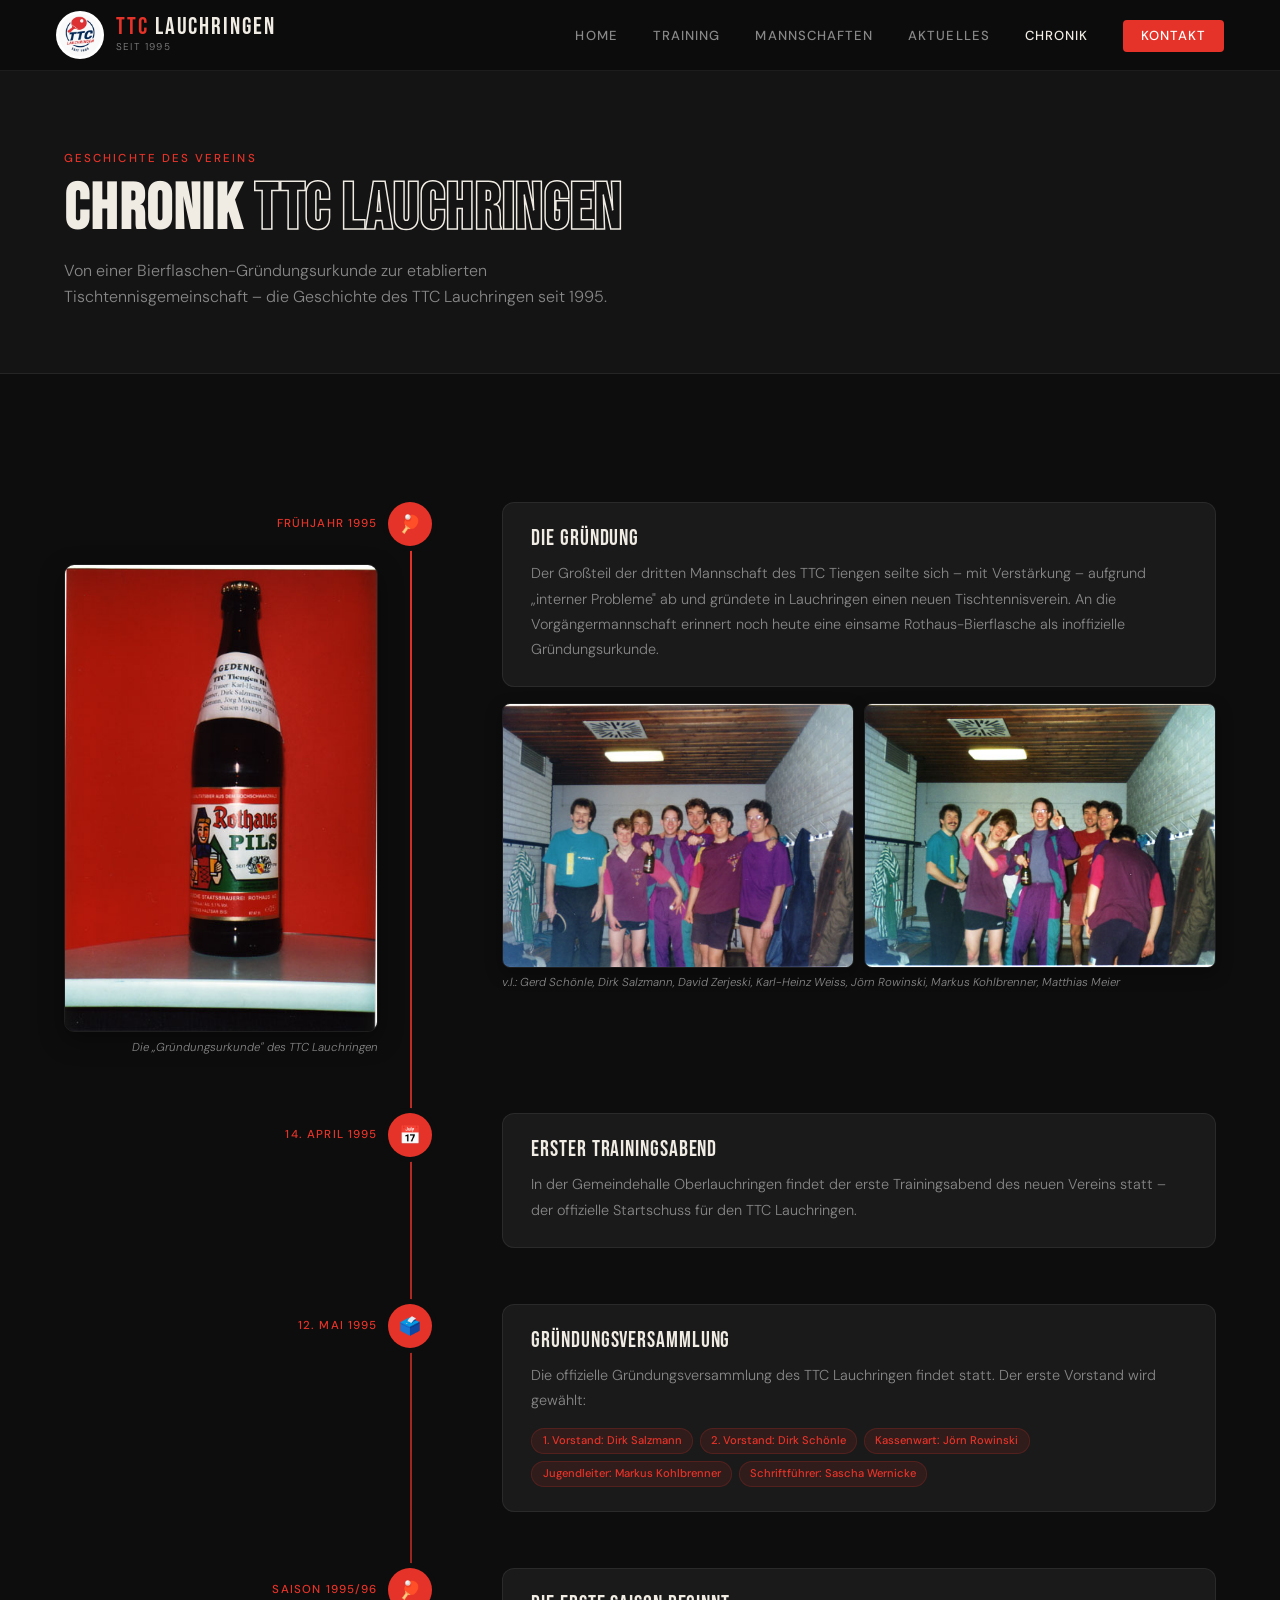
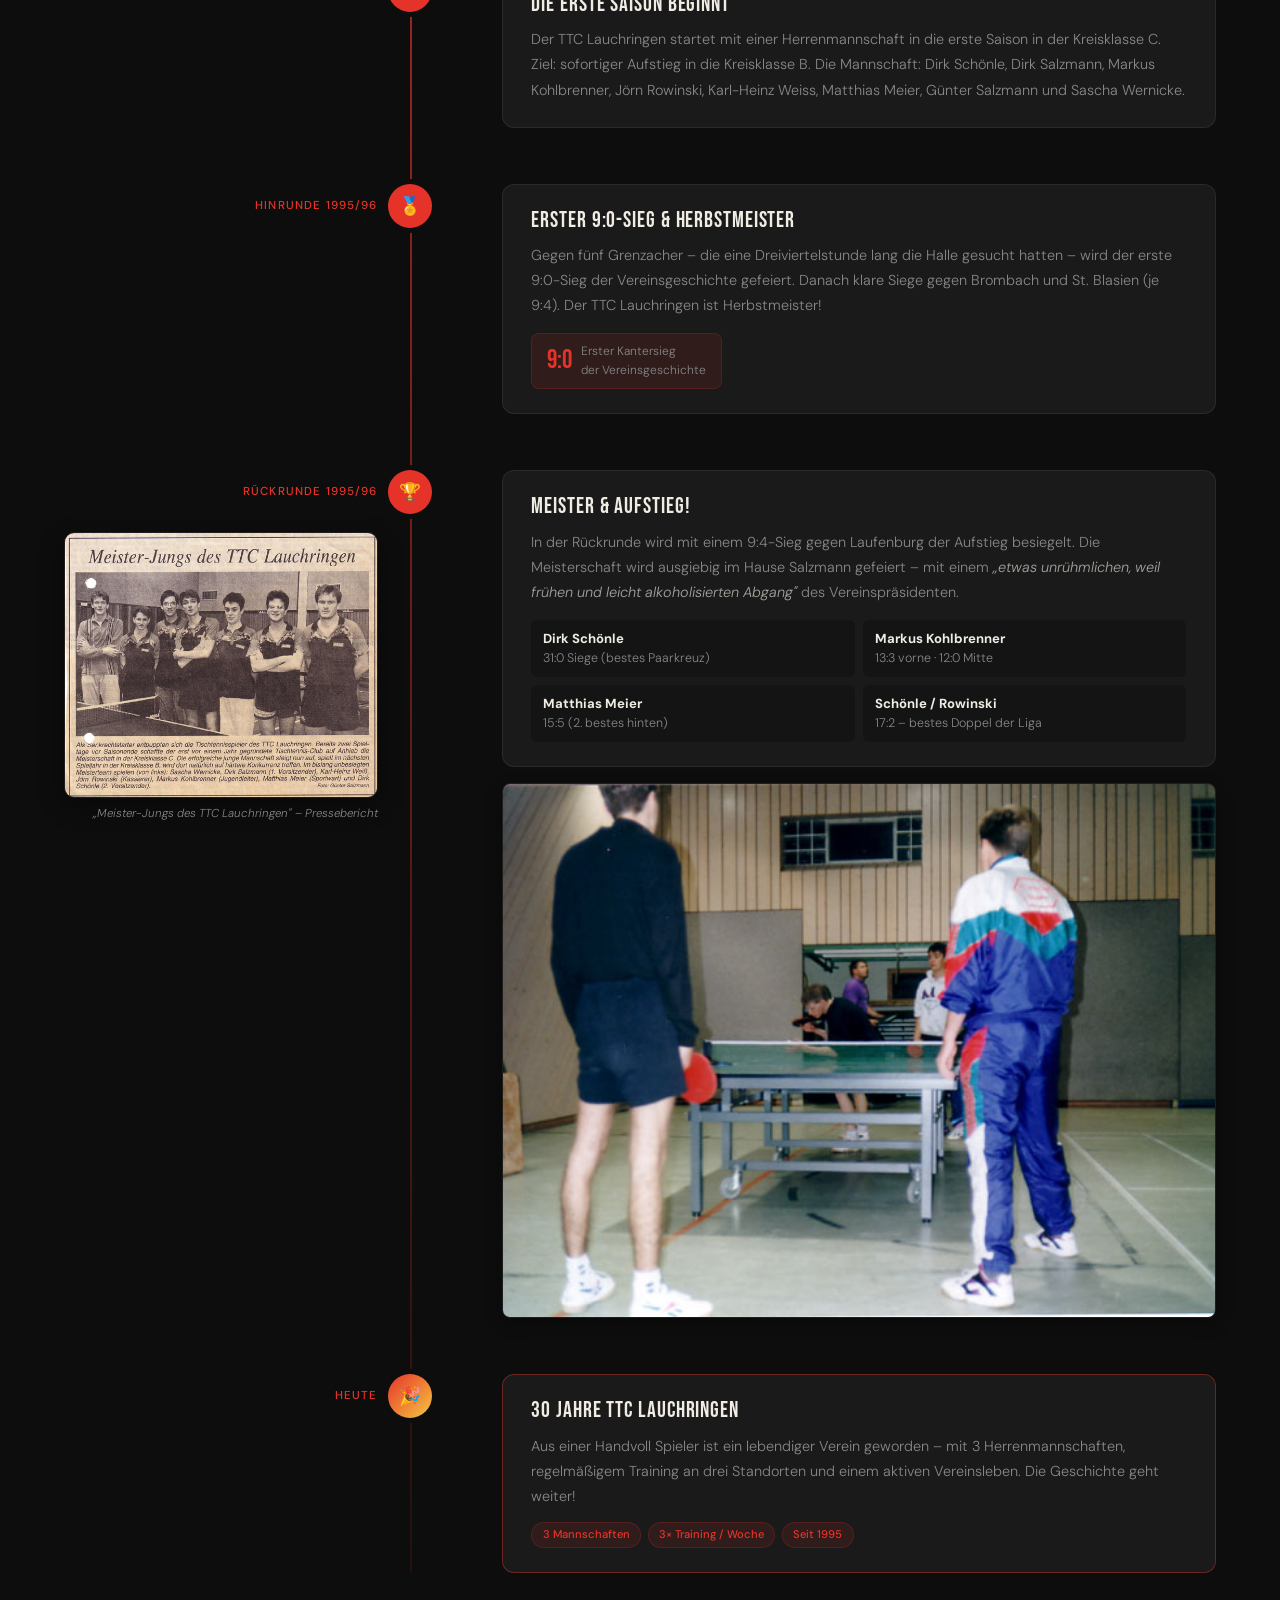
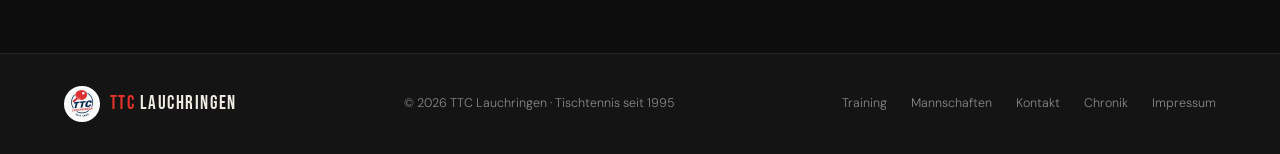
==== chronik.html @ 2af8f9b0 "Add files via upload" ====
<!DOCTYPE html>
<html lang="de">
<head>
  <meta charset="UTF-8" />
  <meta name="viewport" content="width=device-width, initial-scale=1.0" />
  <title>Chronik – TTC Lauchringen</title>
  <link rel="stylesheet" href="style.css" />
  <style>
    .page-hero { padding: 5rem 4rem 4rem; background: var(--off-black); border-bottom: 1px solid var(--border); }

    .chronik-section { padding: 5rem 4rem; background: var(--black); }

    /* Timeline: line at 30% from left */
    .timeline {
      position: relative;
      margin: 3rem 0 0;
    }
    .timeline::before {
      content: '';
      position: absolute;
      left: 30%;
      top: 0; bottom: 0;
      width: 2px;
      background: linear-gradient(to bottom, var(--red), rgba(230,51,41,0.1));
    }

    .tl-item {
      display: grid;
      grid-template-columns: 30% 60px 1fr;
      gap: 0;
      margin-bottom: 3.5rem;
      align-items: center;
    }
    .tl-item:last-child { margin-bottom: 0; }

    .tl-year { display: none; }

    .tl-center {
      display: flex; flex-direction: column;
      align-items: center;
      transform: translateX(-50%);
      position: relative; z-index: 2;
      align-self: flex-start;
    }

    .tl-left {
      padding-right: 2rem;
      text-align: right;
      display: flex;
      flex-direction: column;
      align-items: flex-end;
      align-self: flex-start;
    }

    .tl-left-date {
      font-size: 0.72rem; color: var(--red);
      font-weight: 500; letter-spacing: 0.1em;
      text-transform: uppercase;
      display: block;
      height: 44px;
      line-height: 44px;
      margin-bottom: 0.6rem;
    }

    .tl-right {
      padding-left: 2rem;
      align-self: flex-start;
    }

    .tl-dot {
      width: 44px; height: 44px; border-radius: 50%;
      background: var(--red);
      display: flex; align-items: center; justify-content: center;
      font-size: 1.1rem;
      box-shadow: 0 0 0 5px var(--black);
      flex-shrink: 0; z-index: 2;
      position: relative;
    }
    .tl-year {
      font-family: 'Bebas Neue', sans-serif;
      font-size: 0.85rem; color: var(--red);
      letter-spacing: 0.1em; white-space: nowrap;
      background: var(--black);
      padding: 0.15rem 0.4rem;
      margin-top: -1px;
      position: relative; z-index: 2;
    }

    /* Left side: date label + optional image */
    .tl-left-date {
      font-size: 0.72rem; color: var(--red);
      font-weight: 500; letter-spacing: 0.1em;
      text-transform: uppercase; margin-bottom: 0.6rem;
      display: block;
    }
    .tl-left-img {
      width: 100%; border-radius: 10px; overflow: hidden;
      border: 1px solid var(--border);
      margin-top: 0.5rem;
      box-shadow: 0 8px 24px rgba(0,0,0,0.4);
    }
    .tl-left-img img {
      width: 100%; height: auto; display: block;
      transition: transform 0.4s ease;
    }
    .tl-left-img:hover img { transform: scale(1.03); }
    .tl-img-caption {
      font-size: 0.72rem; color: var(--muted);
      margin-top: 0.4rem; font-style: italic; text-align: right;
    }

    /* Right side: content card */
    .tl-card {
      background: var(--card);
      border: 1px solid var(--border);
      border-radius: 12px;
      padding: 1.5rem 1.8rem;
      transition: border-color 0.2s, transform 0.2s;
    }
    .tl-card:hover { border-color: rgba(230,51,41,0.35); transform: translateY(-3px); }
    .tl-card-title {
      font-family: 'Bebas Neue', sans-serif;
      font-size: 1.4rem; letter-spacing: 0.04em;
      line-height: 1.1; margin-bottom: 0.6rem;
    }
    .tl-card-text {
      font-size: 0.9rem; color: var(--muted); line-height: 1.75;
    }
    .tl-card-text em { color: rgba(240,236,228,0.65); font-style: italic; }

    /* Right side images (below card) */
    .tl-right-imgs {
      display: grid; grid-template-columns: 1fr 1fr; gap: 0.6rem;
      margin-top: 1rem;
    }
    .tl-right-imgs.single { grid-template-columns: 1fr; }
    .tl-right-img {
      border-radius: 8px; overflow: hidden;
      border: 1px solid var(--border);
      box-shadow: 0 6px 16px rgba(0,0,0,0.35);
    }
    .tl-right-img img { width: 100%; height: 100%; object-fit: cover; display: block; transition: transform 0.4s; }
    .tl-right-img:hover img { transform: scale(1.04); }

    /* Tags */
    .tl-tags { display: flex; flex-wrap: wrap; gap: 0.4rem; margin-top: 0.9rem; }
    .tl-tag {
      font-size: 0.7rem; font-weight: 500; padding: 0.2rem 0.65rem;
      border-radius: 100px; background: rgba(230,51,41,0.1);
      color: var(--red); border: 1px solid rgba(230,51,41,0.2);
    }

    /* Bilanz grid */
    .bilanz-grid { display: grid; grid-template-columns: 1fr 1fr; gap: 0.5rem; margin-top: 0.9rem; }
    .bilanz-item {
      background: var(--off-black); border-radius: 6px;
      padding: 0.5rem 0.75rem; font-size: 0.78rem; color: var(--muted);
    }
    .bilanz-item strong { color: var(--text); display: block; font-size: 0.82rem; }

    /* Stat */
    .tl-stat {
      display: inline-flex; align-items: center; gap: 0.6rem;
      background: rgba(230,51,41,0.1); border: 1px solid rgba(230,51,41,0.2);
      border-radius: 8px; padding: 0.5rem 0.9rem; margin-top: 0.9rem;
    }
    .tl-stat-val { font-family:'Bebas Neue',sans-serif; font-size:1.6rem; color:var(--red); line-height:1; }
    .tl-stat-label { font-size:0.75rem; color:var(--muted); }

    @media(max-width:900px){
      .page-hero,.chronik-section{padding:3.5rem 1.5rem;}
      .timeline::before{left:22px;}
      .tl-item{grid-template-columns:44px 1fr;gap:0;}
      .tl-left{display:none;}
      .tl-center{transform:none;padding-top:0.2rem;}
      .tl-right{padding-left:1.2rem;}
      .tl-right-imgs{grid-template-columns:1fr;}
      .bilanz-grid{grid-template-columns:1fr;}
    }
  </style>
</head>
<body>
<nav>
  <a class="nav-logo" href="index.html">
    <img src="logo.jpg" alt="TTC Lauchringen Logo" />
    <div>
      <div class="nav-logo-text"><span>TTC</span> Lauchringen</div>
      <div class="nav-logo-sub">Seit 1995</div>
    </div>
  </a>
  <ul class="nav-links" id="navLinks">
    <li><a href="index.html">Home</a></li>
    <li><a href="training.html">Training</a></li>
    <li><a href="mannschaften.html">Mannschaften</a></li>
    <li><a href="aktuelles.html">Aktuelles</a></li>
    <li><a href="chronik.html">Chronik</a></li>
    <li><a href="kontakt.html" class="nav-cta">Kontakt</a></li>
  </ul>
  <button class="burger" id="burger" aria-label="Menü"><span></span><span></span><span></span></button>
</nav>

<div class="page">
  <div class="page-hero">
    <div class="section-eyebrow">Geschichte des Vereins</div>
    <h1 class="section-title">CHRONIK <span class="outline">TTC LAUCHRINGEN</span></h1>
    <p style="margin-top:1rem;color:var(--muted);max-width:560px;">Von einer Bierflaschen-Gründungsurkunde zur etablierten Tischtennisgemeinschaft – die Geschichte des TTC Lauchringen seit 1995.</p>
  </div>

  <div class="chronik-section">
    <div class="timeline">

      <!-- 1: Gründungsidee -->
      <div class="tl-item fade-in">
        <div class="tl-left">
          <span class="tl-left-date">Frühjahr 1995</span>
          <div class="tl-left-img">
            <img src="Flasche_S1.jpg" alt="Gründungsurkunde – die Bierflasche" />
          </div>
          <p class="tl-img-caption">Die „Gründungsurkunde" des TTC Lauchringen</p>
        </div>
        <div class="tl-center">
          <div class="tl-dot">🏓</div>
          <div class="tl-year">1995</div>
        </div>
        <div class="tl-right">
          <div class="tl-card">
            <div class="tl-card-title">Die Gründung</div>
            <div class="tl-card-text">Der Großteil der dritten Mannschaft des TTC Tiengen seilte sich – mit Verstärkung – aufgrund „interner Probleme" ab und gründete in Lauchringen einen neuen Tischtennisverein. An die Vorgängermannschaft erinnert noch heute eine einsame Rothaus-Bierflasche als inoffizielle Gründungsurkunde.</div>
          </div>
          <div class="tl-right-imgs" style="margin-top:1rem;">
            <div class="tl-right-img" style="aspect-ratio:4/3;">
              <img src="Mannschaft_1_S2.jpg" alt="Erste Mannschaft" />
            </div>
            <div class="tl-right-img" style="aspect-ratio:4/3;">
              <img src="Mannschaft_2_S2.jpg" alt="Mannschaft 1995" />
            </div>
          </div>
          <p style="font-size:0.72rem;color:var(--muted);margin-top:0.4rem;font-style:italic;">v.l.: Gerd Schönle, Dirk Salzmann, David Zerjeski, Karl-Heinz Weiss, Jörn Rowinski, Markus Kohlbrenner, Matthias Meier</p>
        </div>
      </div>

      <!-- 2: Erster Trainingsabend -->
      <div class="tl-item fade-in">
        <div class="tl-left">
          <span class="tl-left-date">14. April 1995</span>
        </div>
        <div class="tl-center">
          <div class="tl-dot">📅</div>
          <div class="tl-year">14.4.1995</div>
        </div>
        <div class="tl-right">
          <div class="tl-card">
            <div class="tl-card-title">Erster Trainingsabend</div>
            <div class="tl-card-text">In der Gemeindehalle Oberlauchringen findet der erste Trainingsabend des neuen Vereins statt – der offizielle Startschuss für den TTC Lauchringen.</div>
          </div>
        </div>
      </div>

      <!-- 3: Gründungsversammlung -->
      <div class="tl-item fade-in">
        <div class="tl-left">
          <span class="tl-left-date">12. Mai 1995</span>
        </div>
        <div class="tl-center">
          <div class="tl-dot">🗳️</div>
          <div class="tl-year">12.5.1995</div>
        </div>
        <div class="tl-right">
          <div class="tl-card">
            <div class="tl-card-title">Gründungsversammlung</div>
            <div class="tl-card-text">Die offizielle Gründungsversammlung des TTC Lauchringen findet statt. Der erste Vorstand wird gewählt:</div>
            <div class="tl-tags">
              <span class="tl-tag">1. Vorstand: Dirk Salzmann</span>
              <span class="tl-tag">2. Vorstand: Dirk Schönle</span>
              <span class="tl-tag">Kassenwart: Jörn Rowinski</span>
              <span class="tl-tag">Jugendleiter: Markus Kohlbrenner</span>
              <span class="tl-tag">Schriftführer: Sascha Wernicke</span>
            </div>
          </div>
        </div>
      </div>

      <!-- 4: Erste Saison -->
      <div class="tl-item fade-in">
        <div class="tl-left">
          <span class="tl-left-date">Saison 1995/96</span>
        </div>
        <div class="tl-center">
          <div class="tl-dot">🏓</div>
          <div class="tl-year">1995/96</div>
        </div>
        <div class="tl-right">
          <div class="tl-card">
            <div class="tl-card-title">Die erste Saison beginnt</div>
            <div class="tl-card-text">Der TTC Lauchringen startet mit einer Herrenmannschaft in die erste Saison in der Kreisklasse C. Ziel: sofortiger Aufstieg in die Kreisklasse B. Die Mannschaft: Dirk Schönle, Dirk Salzmann, Markus Kohlbrenner, Jörn Rowinski, Karl-Heinz Weiss, Matthias Meier, Günter Salzmann und Sascha Wernicke.</div>
          </div>
        </div>
      </div>

      <!-- 5: Herbstmeister & erster 9:0 -->
      <div class="tl-item fade-in">
        <div class="tl-left">
          <span class="tl-left-date">Hinrunde 1995/96</span>
        </div>
        <div class="tl-center">
          <div class="tl-dot">🏅</div>
          <div class="tl-year">Herbst 95</div>
        </div>
        <div class="tl-right">
          <div class="tl-card">
            <div class="tl-card-title">Erster 9:0-Sieg &amp; Herbstmeister</div>
            <div class="tl-card-text">Gegen fünf Grenzacher – die eine Dreiviertelstunde lang die Halle gesucht hatten – wird der erste 9:0-Sieg der Vereinsgeschichte gefeiert. Danach klare Siege gegen Brombach und St. Blasien (je 9:4). Der TTC Lauchringen ist Herbstmeister!</div>
            <div class="tl-stat">
              <div class="tl-stat-val">9:0</div>
              <div class="tl-stat-label">Erster Kantersieg<br>der Vereinsgeschichte</div>
            </div>
          </div>
        </div>
      </div>

      <!-- 6: Meisterschaft -->
      <div class="tl-item fade-in">
        <div class="tl-left">
          <span class="tl-left-date">Rückrunde 1995/96</span>
          <div class="tl-left-img">
            <img src="Zeitung_S4.jpg" alt="Zeitungsartikel Meister" />
          </div>
          <p class="tl-img-caption">„Meister-Jungs des TTC Lauchringen" – Pressebericht</p>
        </div>
        <div class="tl-center">
          <div class="tl-dot">🏆</div>
          <div class="tl-year">1996</div>
        </div>
        <div class="tl-right">
          <div class="tl-card">
            <div class="tl-card-title">Meister &amp; Aufstieg!</div>
            <div class="tl-card-text">In der Rückrunde wird mit einem 9:4-Sieg gegen Laufenburg der Aufstieg besiegelt. Die Meisterschaft wird ausgiebig im Hause Salzmann gefeiert – mit einem <em>„etwas unrühmlichen, weil frühen und leicht alkoholisierten Abgang"</em> des Vereinspräsidenten.</div>
            <div class="bilanz-grid">
              <div class="bilanz-item"><strong>Dirk Schönle</strong>31:0 Siege (bestes Paarkreuz)</div>
              <div class="bilanz-item"><strong>Markus Kohlbrenner</strong>13:3 vorne · 12:0 Mitte</div>
              <div class="bilanz-item"><strong>Matthias Meier</strong>15:5 (2. bestes hinten)</div>
              <div class="bilanz-item"><strong>Schönle / Rowinski</strong>17:2 – bestes Doppel der Liga</div>
            </div>
          </div>
          <div class="tl-right-imgs single">
            <div class="tl-right-img" style="aspect-ratio:4/3;">
              <img src="Doppel_S4.jpg" alt="Doppel beim Training" />
            </div>
          </div>
        </div>
      </div>

      <!-- 7: Heute -->
      <div class="tl-item fade-in">
        <div class="tl-left">
          <span class="tl-left-date">Heute</span>
        </div>
        <div class="tl-center">
          <div class="tl-dot" style="background:linear-gradient(135deg,var(--red),#f5c842);">🎉</div>
          <div class="tl-year">2025</div>
        </div>
        <div class="tl-right">
          <div class="tl-card" style="border-color:rgba(230,51,41,0.4);">
            <div class="tl-card-title">30 Jahre TTC Lauchringen</div>
            <div class="tl-card-text">Aus einer Handvoll Spieler ist ein lebendiger Verein geworden – mit 3 Herrenmannschaften, regelmäßigem Training an drei Standorten und einem aktiven Vereinsleben. Die Geschichte geht weiter!</div>
            <div class="tl-tags" style="margin-top:0.8rem;">
              <span class="tl-tag">3 Mannschaften</span>
              <span class="tl-tag">3× Training / Woche</span>
              <span class="tl-tag">Seit 1995</span>
            </div>
          </div>
        </div>
      </div>

    </div>
  </div>

  <footer>
    <a class="footer-logo" href="index.html"><img src="logo.jpg" alt="Logo"/><div class="footer-logo-text"><span>TTC</span> Lauchringen</div></a>
    <p class="footer-copy">© 2026 TTC Lauchringen · Tischtennis seit 1995</p>
    <div class="footer-links">
      <a href="training.html">Training</a>
      <a href="mannschaften.html">Mannschaften</a>
      <a href="kontakt.html">Kontakt</a>
      <a href="chronik.html">Chronik</a>
      <a href="impressum.html">Impressum</a>
    </div>
  </footer>
</div>
<script src="main.js"></script>
</body>
</html>
---- style.css ----
@import url('https://fonts.googleapis.com/css2?family=Bebas+Neue&family=DM+Sans:wght@300;400;500;700&display=swap');

:root {
  --red: #e63329;
  --red-dark: #b5221a;
  --navy: #1a2a5e;
  --black: #0d0d0d;
  --off-black: #141414;
  --card: #1a1a1a;
  --border: rgba(255,255,255,0.07);
  --text: #f0ece4;
  --muted: #888;
}

*, *::before, *::after { box-sizing: border-box; margin: 0; padding: 0; }
html { scroll-behavior: smooth; }
body {
  background: var(--black);
  color: var(--text);
  font-family: 'DM Sans', sans-serif;
  font-weight: 300;
  line-height: 1.6;
  overflow-x: hidden;
}

/* ── NAV ── */
nav {
  position: fixed;
  top: 0; left: 0; right: 0;
  z-index: 100;
  display: flex;
  align-items: center;
  justify-content: space-between;
  padding: 0.7rem 3.5rem;
  background: rgba(13,13,13,0.9);
  backdrop-filter: blur(14px);
  border-bottom: 1px solid var(--border);
}
.nav-logo {
  display: flex;
  align-items: center;
  gap: 0.75rem;
  text-decoration: none;
}
.nav-logo img {
  height: 48px;
  width: 48px;
  object-fit: contain;
  border-radius: 50%;
  background: #fff;
  padding: 3px;
}
.nav-logo-text {
  font-family: 'Bebas Neue', sans-serif;
  font-size: 1.5rem;
  letter-spacing: 0.08em;
  color: var(--text);
  line-height: 1;
}
.nav-logo-text span { color: var(--red); }
.nav-logo-sub {
  font-size: 0.62rem;
  color: var(--muted);
  letter-spacing: 0.12em;
  text-transform: uppercase;
}
.nav-links {
  display: flex;
  gap: 2.2rem;
  list-style: none;
  align-items: center;
}
.nav-links a {
  color: var(--muted);
  text-decoration: none;
  font-size: 0.82rem;
  font-weight: 500;
  letter-spacing: 0.08em;
  text-transform: uppercase;
  transition: color 0.2s;
}
.nav-links a:hover, .nav-links a.active { color: var(--text); }
.nav-cta {
  background: var(--red) !important;
  color: #fff !important;
  padding: 0.45rem 1.1rem;
  border-radius: 4px;
}
.nav-cta:hover { background: var(--red-dark) !important; }

.burger {
  display: none;
  flex-direction: column;
  gap: 5px;
  cursor: pointer;
  background: none;
  border: none;
  padding: 4px;
}
.burger span { display: block; width: 24px; height: 2px; background: var(--text); }

/* ── PAGE WRAPPER ── */
.page { padding-top: 70px; min-height: 100vh; }

/* ── SECTION COMMONS ── */
.section { padding: 5rem 4rem; }
.section-eyebrow {
  font-size: 0.72rem;
  font-weight: 500;
  letter-spacing: 0.18em;
  text-transform: uppercase;
  color: var(--red);
  margin-bottom: 0.6rem;
}
.section-title {
  font-family: 'Bebas Neue', sans-serif;
  font-size: clamp(2.5rem, 5vw, 4.5rem);
  line-height: 1;
  letter-spacing: 0.02em;
}
.section-title .outline {
  -webkit-text-stroke: 1.5px var(--text);
  color: transparent;
}
.section-title .red { color: var(--red); }

/* ── BUTTONS ── */
.btn-primary {
  display: inline-block;
  background: var(--red);
  color: #fff;
  text-decoration: none;
  padding: 0.85rem 2rem;
  border-radius: 6px;
  font-weight: 500;
  font-size: 0.95rem;
  transition: background 0.2s, transform 0.15s;
  border: none; cursor: pointer; font-family: 'DM Sans', sans-serif;
}
.btn-primary:hover { background: var(--red-dark); transform: translateY(-2px); }
.btn-ghost {
  display: inline-block;
  background: transparent;
  color: var(--text);
  text-decoration: none;
  padding: 0.85rem 2rem;
  border-radius: 6px;
  font-weight: 500;
  font-size: 0.95rem;
  border: 1px solid var(--border);
  transition: border-color 0.2s, transform 0.15s;
}
.btn-ghost:hover { border-color: rgba(255,255,255,0.3); transform: translateY(-2px); }

/* ── FOOTER ── */
footer {
  background: var(--off-black);
  border-top: 1px solid var(--border);
  padding: 2rem 4rem;
  display: flex;
  align-items: center;
  justify-content: space-between;
  flex-wrap: wrap;
  gap: 1rem;
}
.footer-logo {
  display: flex; align-items: center; gap: 0.6rem;
  text-decoration: none;
}
.footer-logo img { height: 36px; width: 36px; object-fit: contain; border-radius: 50%; background: #fff; padding: 2px; }
.footer-logo-text { font-family: 'Bebas Neue', sans-serif; font-size: 1.2rem; letter-spacing: 0.08em; color: var(--text); }
.footer-logo-text span { color: var(--red); }
.footer-copy { font-size: 0.78rem; color: var(--muted); }
.footer-links { display: flex; gap: 1.5rem; }
.footer-links a { font-size: 0.78rem; color: var(--muted); text-decoration: none; transition: color 0.2s; }
.footer-links a:hover { color: var(--text); }

/* ── CARDS ── */
.card {
  background: var(--card);
  border: 1px solid var(--border);
  border-radius: 12px;
  transition: border-color 0.2s, transform 0.2s;
}
.card:hover { border-color: rgba(230,51,41,0.35); transform: translateY(-4px); }
.card-red-top { border-top: 3px solid var(--red); }

/* ── FADE IN ── */
.fade-in {
  opacity: 0;
  transform: translateY(22px);
  transition: opacity 0.55s ease, transform 0.55s ease;
}
.fade-in.visible { opacity: 1; transform: translateY(0); }

/* ── MOBILE ── */
@media (max-width: 900px) {
  nav { padding: 0.7rem 1.5rem; }
  .nav-links { display: none; }
  .burger { display: flex; }
  .nav-links.open {
    display: flex; flex-direction: column;
    position: fixed; top: 65px; left: 0; right: 0;
    background: var(--off-black); padding: 2rem; gap: 1.5rem;
    border-bottom: 1px solid var(--border); z-index: 99;
  }
  .section { padding: 3.5rem 1.5rem; }
  footer { flex-direction: column; text-align: center; padding: 2rem 1.5rem; }
}
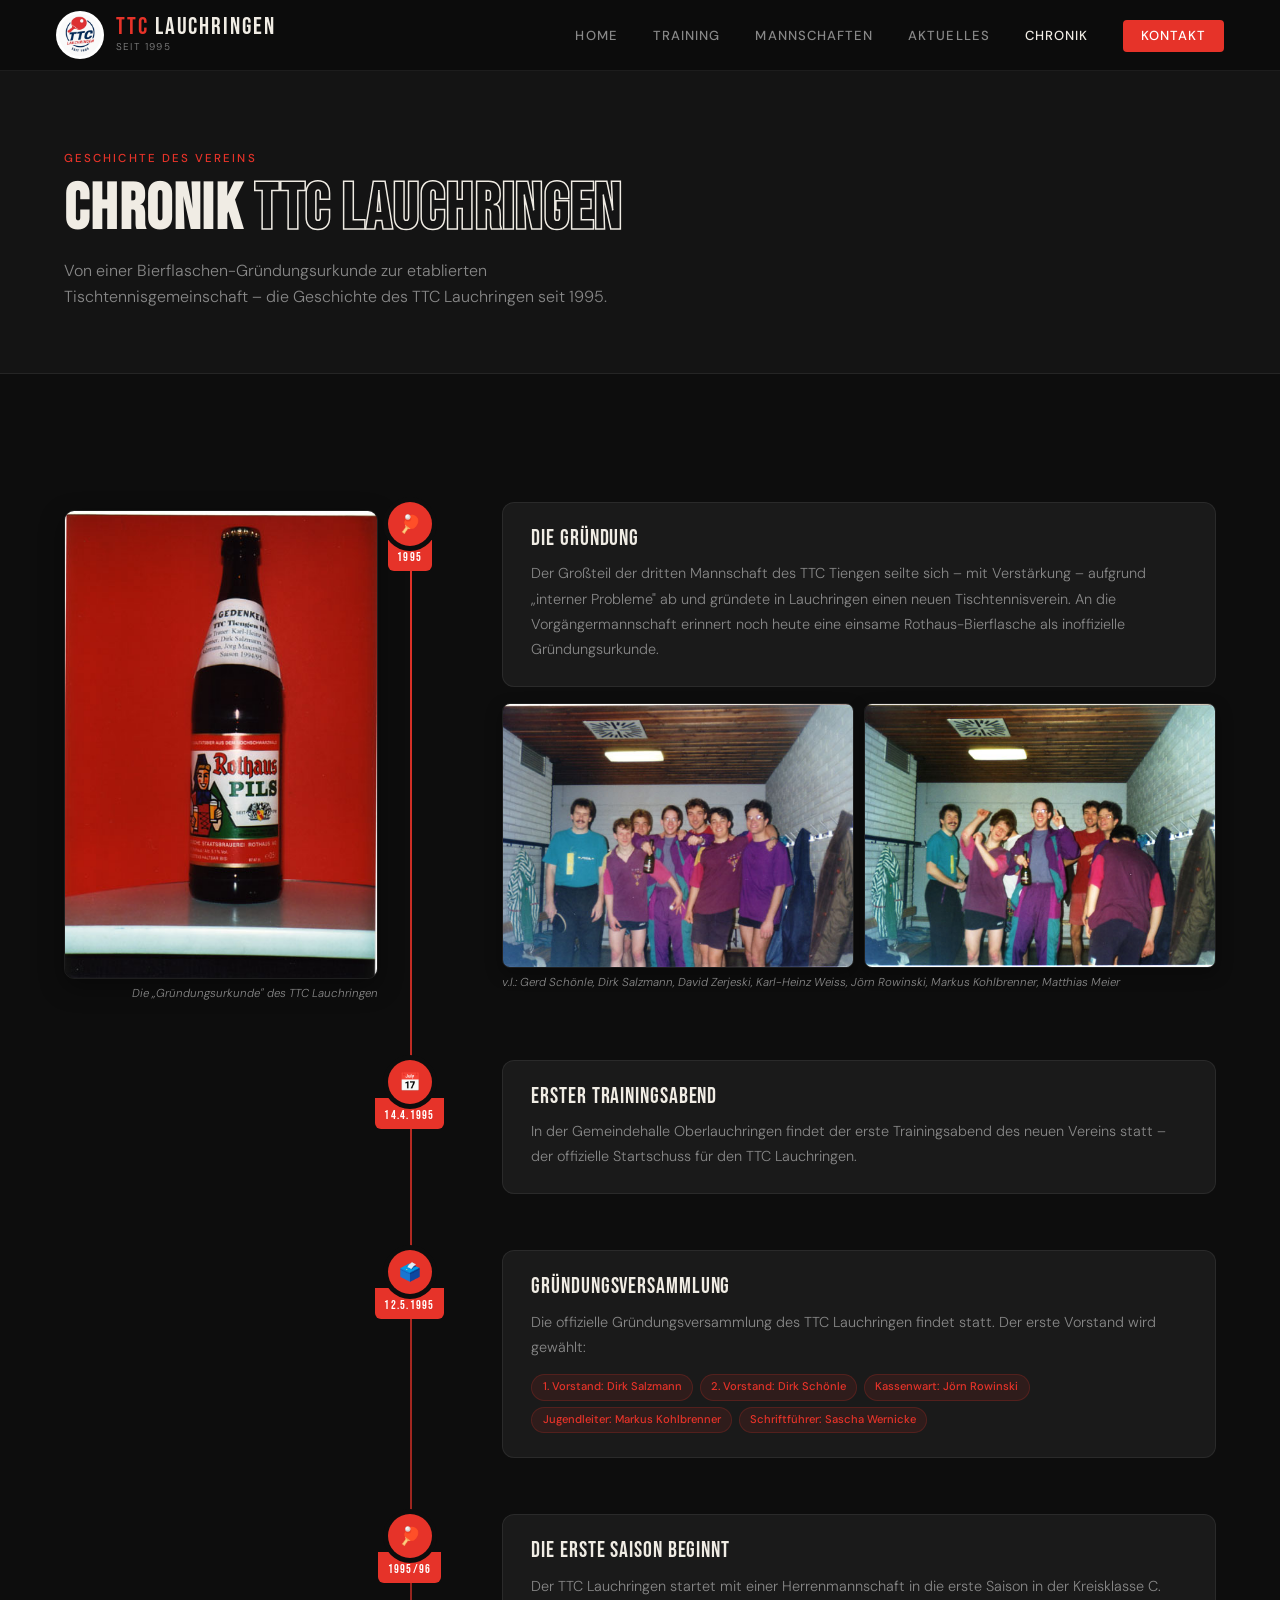
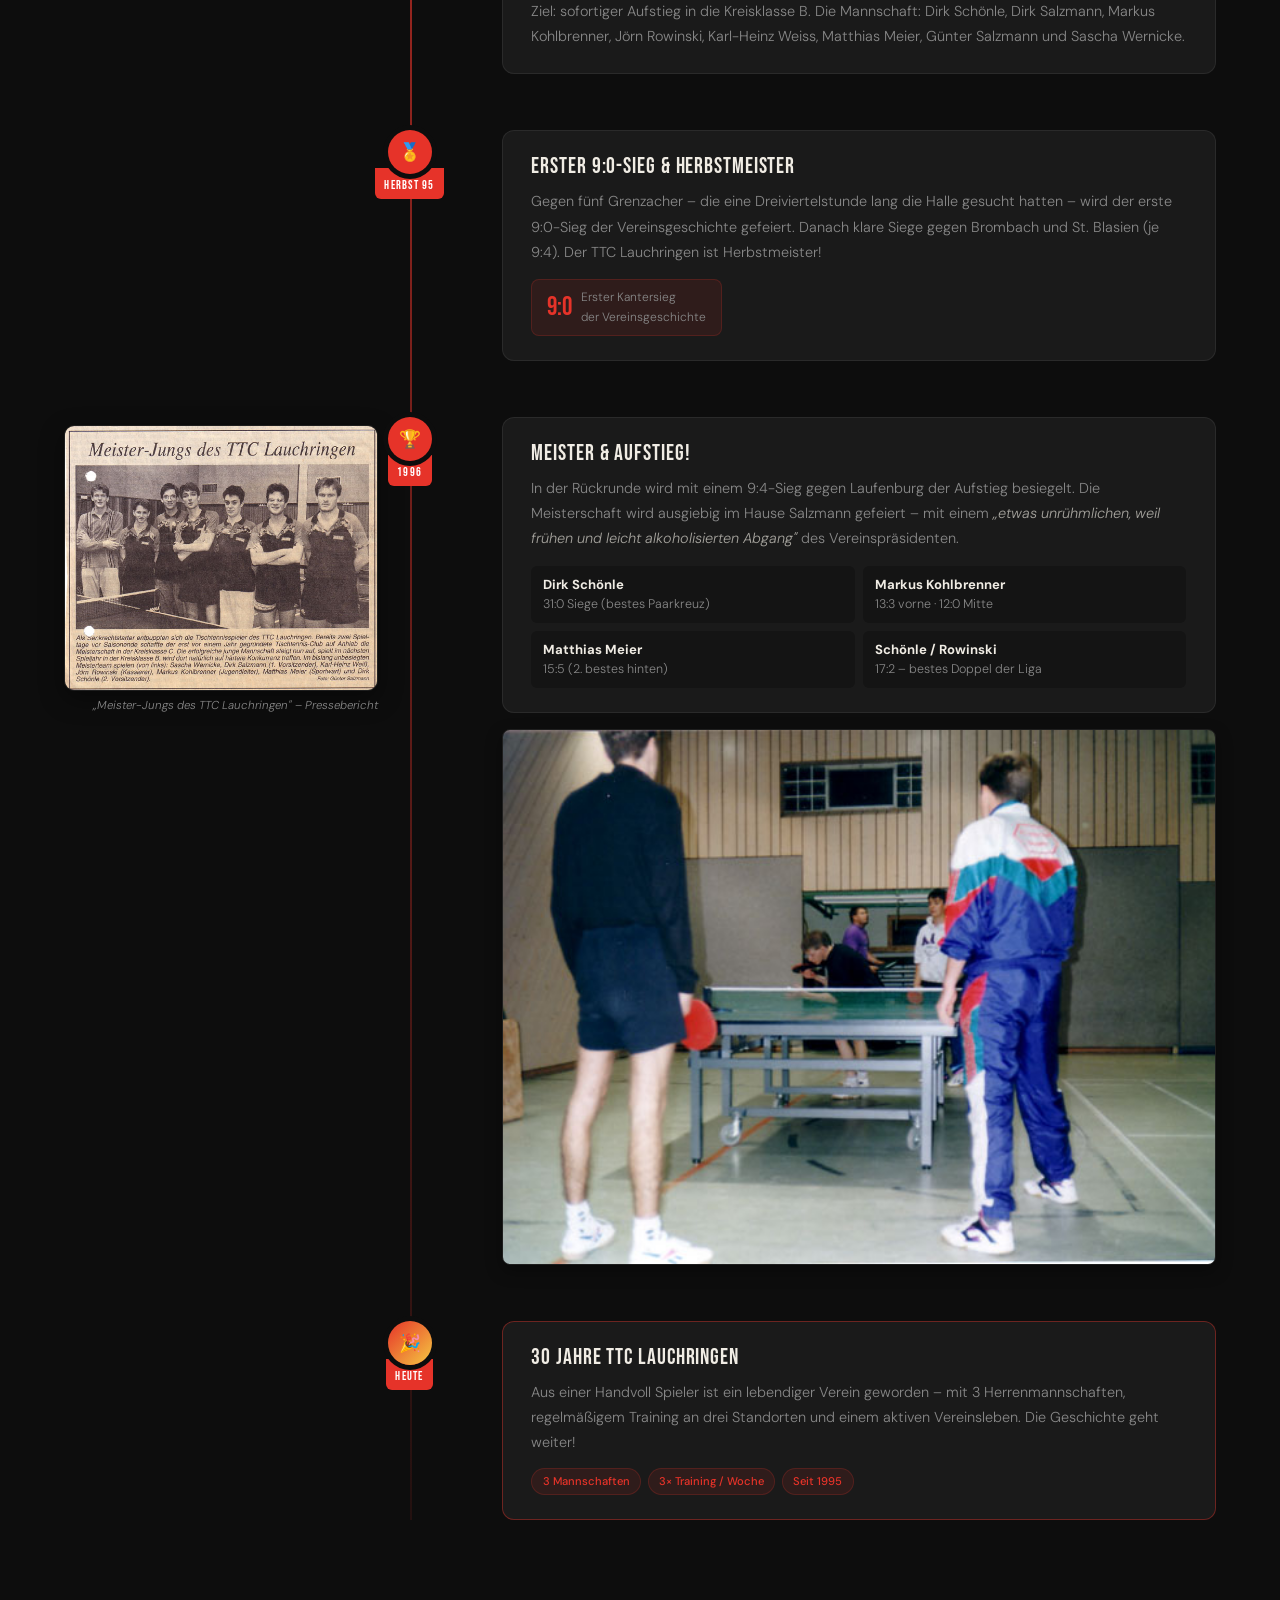
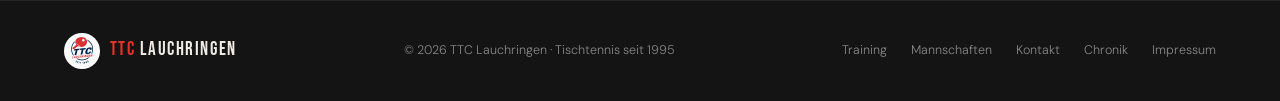
==== commit b6f25843: "Add files via upload" ====
--- a/chronik.html
+++ b/chronik.html
@@ -33,7 +33,20 @@
     }
     .tl-item:last-child { margin-bottom: 0; }
 
-    .tl-year { display: none; }
+    .tl-year {
+      font-family: 'Bebas Neue', sans-serif;
+      font-size: 0.82rem; color: var(--red);
+      letter-spacing: 0.1em; white-space: nowrap;
+      background: var(--red);
+      color: #fff;
+      padding: 0.15rem 0.5rem;
+      margin-top: 0;
+      position: relative; z-index: 2;
+      display: block;
+      border-radius: 0 0 4px 4px;
+    }
+
+    .tl-left-date { display: none; }
 
     .tl-center {
       display: flex; flex-direction: column;
@@ -46,20 +59,12 @@
     .tl-left {
       padding-right: 2rem;
       text-align: right;
-      display: flex;
-      flex-direction: column;
-      align-items: flex-end;
       align-self: flex-start;
     }
 
-    .tl-left-date {
-      font-size: 0.72rem; color: var(--red);
-      font-weight: 500; letter-spacing: 0.1em;
-      text-transform: uppercase;
-      display: block;
-      height: 44px;
-      line-height: 44px;
-      margin-bottom: 0.6rem;
+    .tl-right {
+      padding-left: 2rem;
+      align-self: flex-start;
     }
 
     .tl-right {
@@ -73,17 +78,19 @@
       display: flex; align-items: center; justify-content: center;
       font-size: 1.1rem;
       box-shadow: 0 0 0 5px var(--black);
-      flex-shrink: 0; z-index: 2;
+      flex-shrink: 0; z-index: 3;
       position: relative;
     }
     .tl-year {
       font-family: 'Bebas Neue', sans-serif;
-      font-size: 0.85rem; color: var(--red);
+      font-size: 0.78rem; color: #fff;
       letter-spacing: 0.1em; white-space: nowrap;
-      background: var(--black);
-      padding: 0.15rem 0.4rem;
-      margin-top: -1px;
+      background: var(--red);
+      padding: 0.2rem 0.6rem 0.2rem;
+      margin-top: -6px;
+      padding-top: 8px;
       position: relative; z-index: 2;
+      border-radius: 0 0 6px 6px;
     }
 
     /* Left side: date label + optional image */
@@ -170,9 +177,9 @@
     @media(max-width:900px){
       .page-hero,.chronik-section{padding:3.5rem 1.5rem;}
       .timeline::before{left:22px;}
-      .tl-item{grid-template-columns:44px 1fr;gap:0;}
+      .tl-item{grid-template-columns:54px 1fr;gap:0;}
       .tl-left{display:none;}
-      .tl-center{transform:none;padding-top:0.2rem;}
+      .tl-center{transform:none;}
       .tl-right{padding-left:1.2rem;}
       .tl-right-imgs{grid-template-columns:1fr;}
       .bilanz-grid{grid-template-columns:1fr;}
@@ -212,7 +219,7 @@
       <!-- 1: Gründungsidee -->
       <div class="tl-item fade-in">
         <div class="tl-left">
-          <span class="tl-left-date">Frühjahr 1995</span>
+          
           <div class="tl-left-img">
             <img src="Flasche_S1.jpg" alt="Gründungsurkunde – die Bierflasche" />
           </div>
@@ -242,7 +249,7 @@
       <!-- 2: Erster Trainingsabend -->
       <div class="tl-item fade-in">
         <div class="tl-left">
-          <span class="tl-left-date">14. April 1995</span>
+          
         </div>
         <div class="tl-center">
           <div class="tl-dot">📅</div>
@@ -259,7 +266,7 @@
       <!-- 3: Gründungsversammlung -->
       <div class="tl-item fade-in">
         <div class="tl-left">
-          <span class="tl-left-date">12. Mai 1995</span>
+          
         </div>
         <div class="tl-center">
           <div class="tl-dot">🗳️</div>
@@ -283,7 +290,7 @@
       <!-- 4: Erste Saison -->
       <div class="tl-item fade-in">
         <div class="tl-left">
-          <span class="tl-left-date">Saison 1995/96</span>
+          
         </div>
         <div class="tl-center">
           <div class="tl-dot">🏓</div>
@@ -300,7 +307,7 @@
       <!-- 5: Herbstmeister & erster 9:0 -->
       <div class="tl-item fade-in">
         <div class="tl-left">
-          <span class="tl-left-date">Hinrunde 1995/96</span>
+          
         </div>
         <div class="tl-center">
           <div class="tl-dot">🏅</div>
@@ -321,7 +328,7 @@
       <!-- 6: Meisterschaft -->
       <div class="tl-item fade-in">
         <div class="tl-left">
-          <span class="tl-left-date">Rückrunde 1995/96</span>
+          
           <div class="tl-left-img">
             <img src="Zeitung_S4.jpg" alt="Zeitungsartikel Meister" />
           </div>
@@ -353,11 +360,11 @@
       <!-- 7: Heute -->
       <div class="tl-item fade-in">
         <div class="tl-left">
-          <span class="tl-left-date">Heute</span>
+          
         </div>
         <div class="tl-center">
           <div class="tl-dot" style="background:linear-gradient(135deg,var(--red),#f5c842);">🎉</div>
-          <div class="tl-year">2025</div>
+          <div class="tl-year">Heute</div>
         </div>
         <div class="tl-right">
           <div class="tl-card" style="border-color:rgba(230,51,41,0.4);">
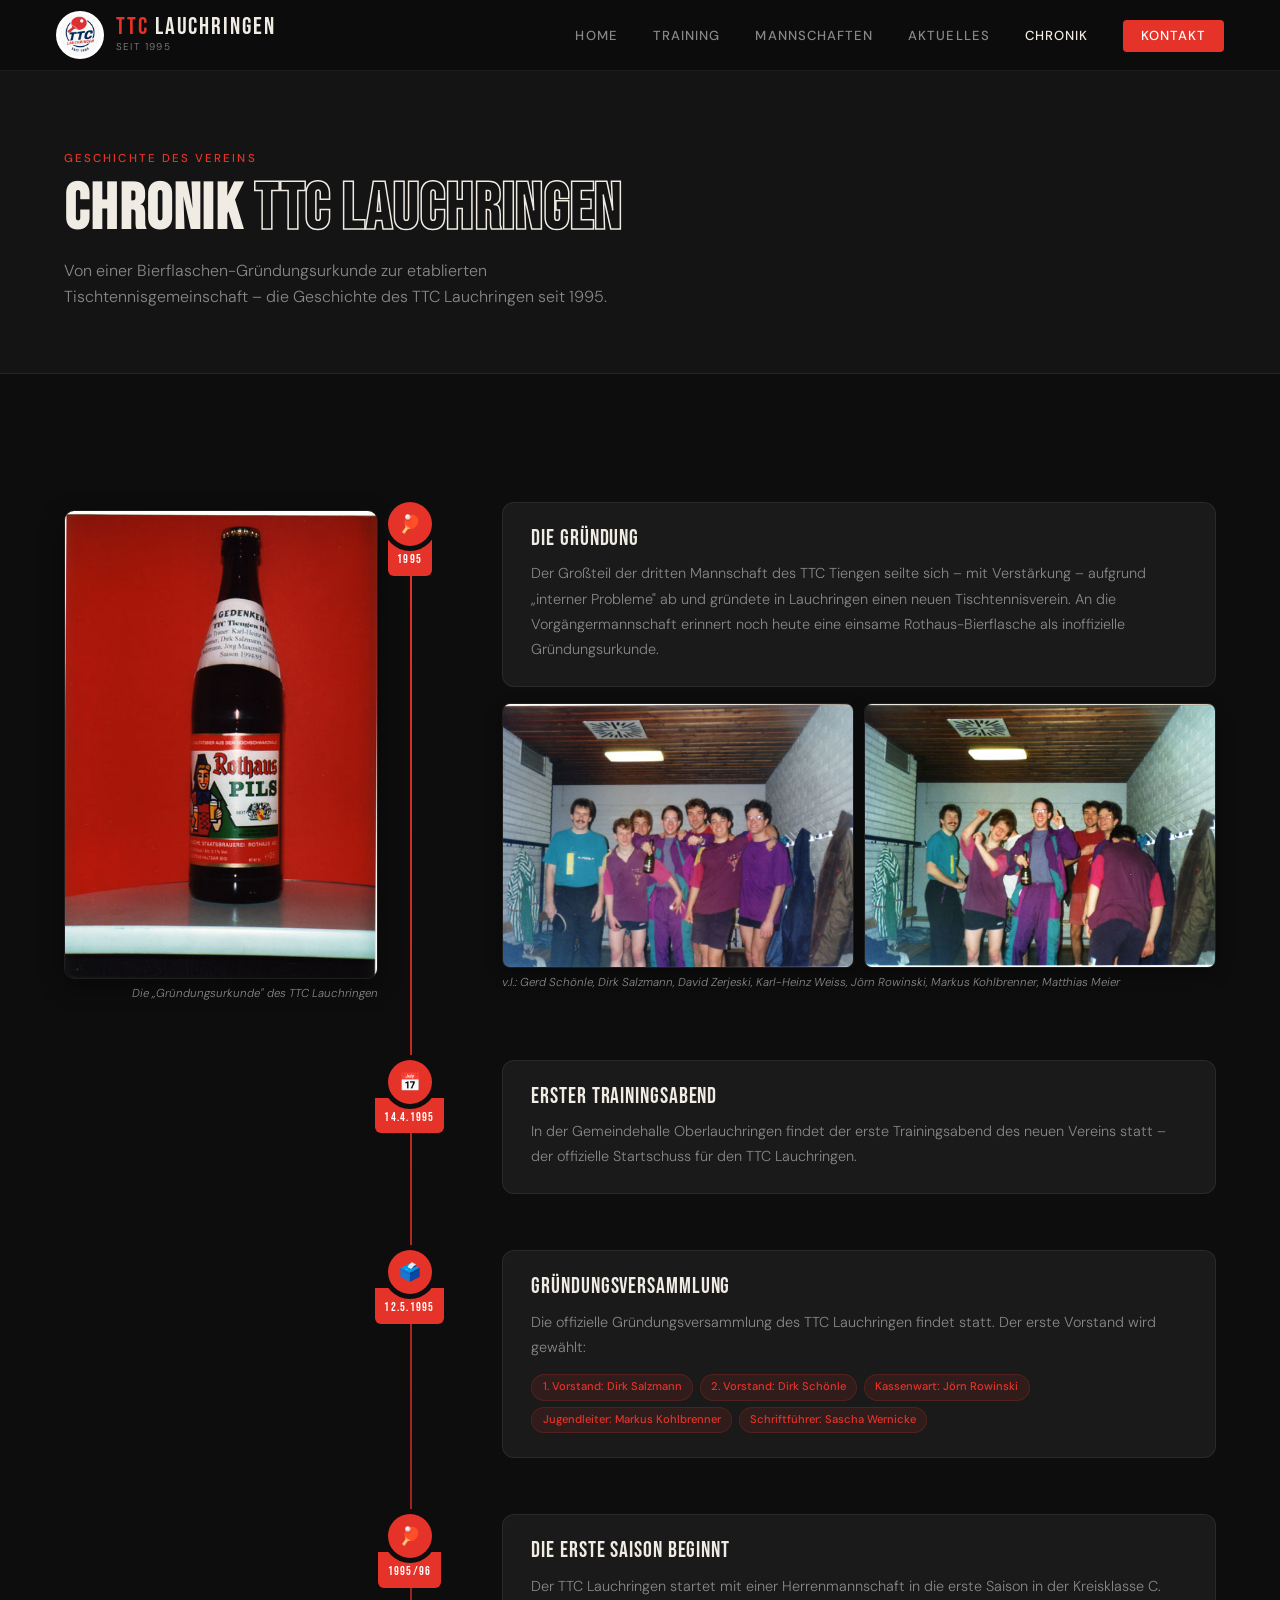
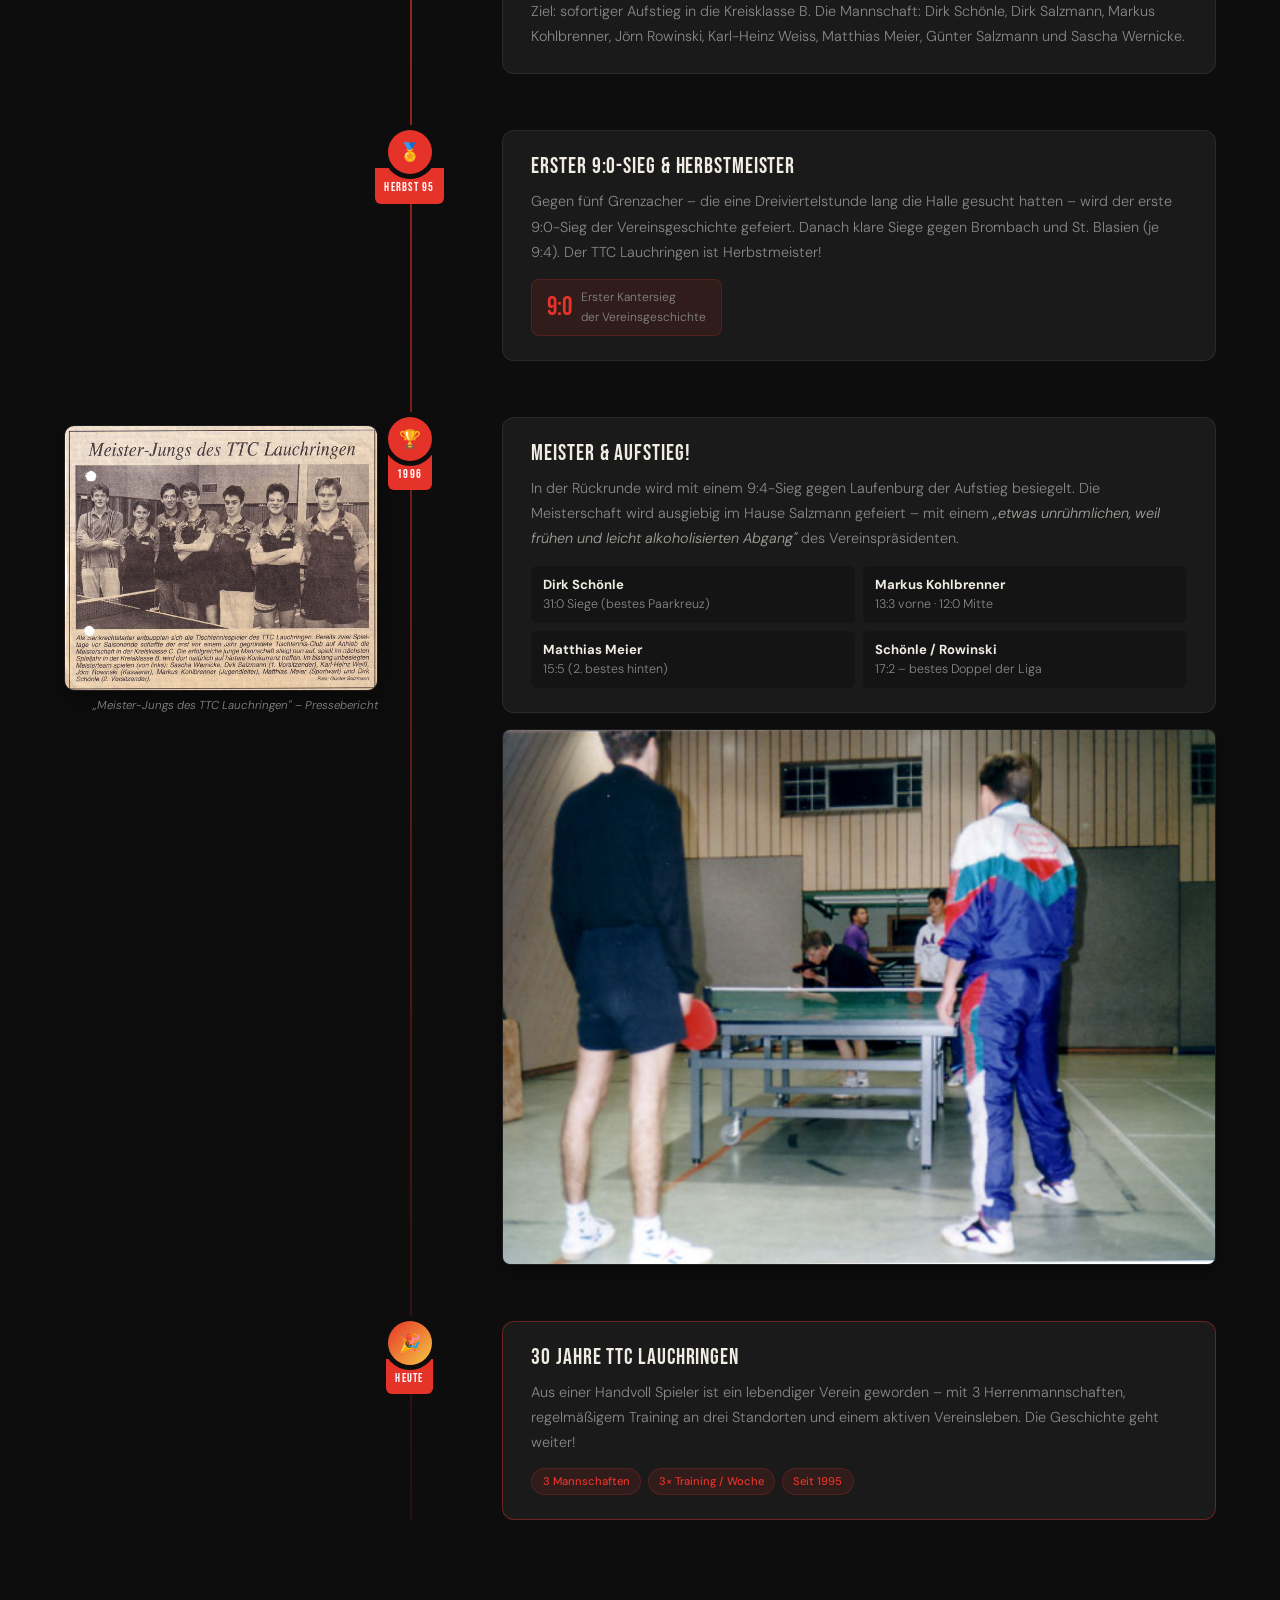
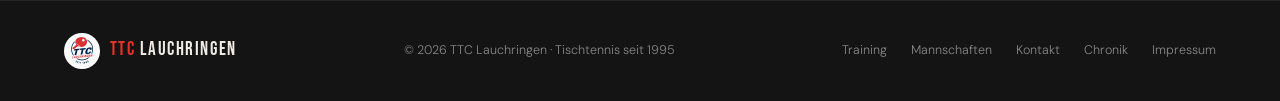
==== commit e7aa716d: "Add files via upload" ====
--- a/chronik.html
+++ b/chronik.html
@@ -86,9 +86,9 @@
       font-size: 0.78rem; color: #fff;
       letter-spacing: 0.1em; white-space: nowrap;
       background: var(--red);
-      padding: 0.2rem 0.6rem 0.2rem;
+      padding: 0.35rem 0.6rem;
       margin-top: -6px;
-      padding-top: 8px;
+      padding-top: 10px;
       position: relative; z-index: 2;
       border-radius: 0 0 6px 6px;
     }
